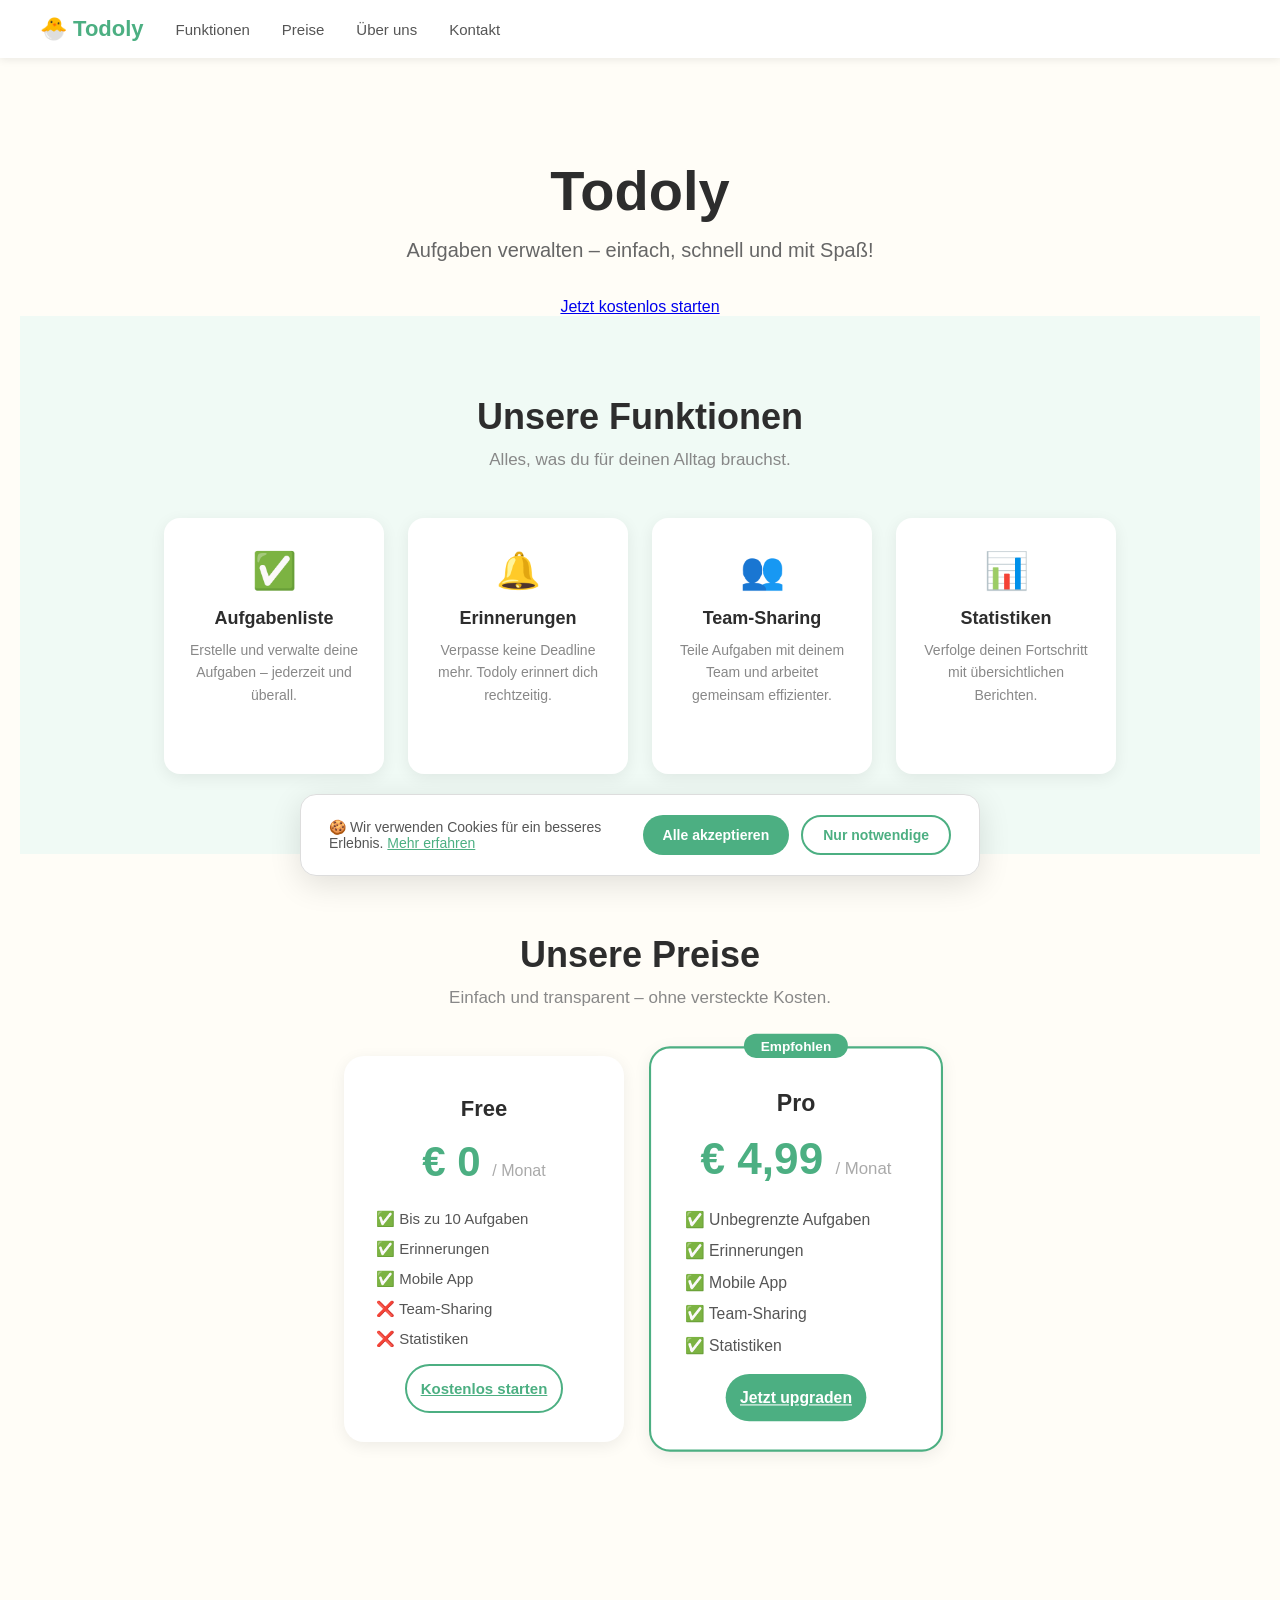
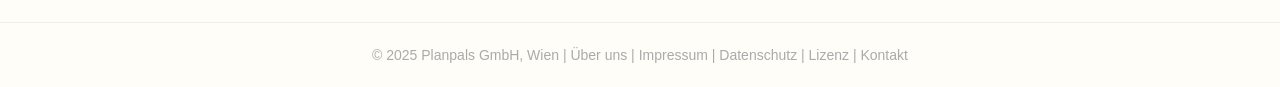
==== index.html @ ead67ff7 "Add files via upload" ====
<!DOCTYPE html>
<html lang="de">
<head>
  <meta charset="UTF-8">
  <meta name="viewport" content="width=device-width, initial-scale=1.0">
  <title>Todoly – Planpals GmbH</title>
  <link rel="stylesheet" href="style.css">
</head>
<body>

  <!-- 접근성: 스킵 링크 -->
  <a href="#main" class="skip-link">Zum Hauptinhalt springen</a>

  <!-- Navigation -->
  <header role="banner">
    <nav aria-label="Hauptnavigation">
      <a href="index.html"><span>🐣 Todoly</span></a>
      <a href="#funktionen">Funktionen</a>
      <a href="#preise">Preise</a>
      <a href="about.html">Über uns</a>
      <a href="kontakt.html">Kontakt</a>
    </nav>
  </header>

  <!-- 메인 -->
  <main id="main">

    <!-- 히어로 -->
    <section aria-labelledby="hero-title">
      <h1 id="hero-title">Todoly</h1>
      <p>Aufgaben verwalten – einfach, schnell und mit Spaß!</p>
      <a href="#preise" class="btn-hero">Jetzt kostenlos starten</a>
    </section>

    <!-- 기능 -->
    <section id="funktionen" aria-labelledby="funktionen-title">

      <h2 id="funktionen-title">Unsere Funktionen</h2>
      <p>Alles, was du für deinen Alltag brauchst.</p>

      <div class="features">
        <div class="feature-card">
          <div class="feature-icon" aria-hidden="true">✅</div>
          <h3>Aufgabenliste</h3>
          <p>Erstelle und verwalte deine Aufgaben – jederzeit und überall.</p>
        </div>
        <div class="feature-card">
          <div class="feature-icon" aria-hidden="true">🔔</div>
          <h3>Erinnerungen</h3>
          <p>Verpasse keine Deadline mehr. Todoly erinnert dich rechtzeitig.</p>
        </div>
        <div class="feature-card">
          <div class="feature-icon" aria-hidden="true">👥</div>
          <h3>Team-Sharing</h3>
          <p>Teile Aufgaben mit deinem Team und arbeitet gemeinsam effizienter.</p>
        </div>
        <div class="feature-card">
          <div class="feature-icon" aria-hidden="true">📊</div>
          <h3>Statistiken</h3>
          <p>Verfolge deinen Fortschritt mit übersichtlichen Berichten.</p>
        </div>
      </div>
    </section>

    <!-- 가격 -->
    <section id="preise" aria-labelledby="preise-title">

      <h2 id="preise-title">Unsere Preise</h2>
      <p>Einfach und transparent – ohne versteckte Kosten.</p>

      <div class="pricing">

        <div class="pricing-card">
          <h3>Free</h3>
          <div class="price">€ 0 <span>/ Monat</span></div>
          <ul>
            <li>✅ Bis zu 10 Aufgaben</li>
            <li>✅ Erinnerungen</li>
            <li>✅ Mobile App</li>
            <li>❌ Team-Sharing</li>
            <li>❌ Statistiken</li>
          </ul>
          <a href="kontakt.html" class="btn-outline">Kostenlos starten</a>
        </div>

        <div class="pricing-card pricing-featured">
          <div class="badge">Empfohlen</div>
          <h3>Pro</h3>
          <div class="price">€ 4,99 <span>/ Monat</span></div>
          <ul>
            <li>✅ Unbegrenzte Aufgaben</li>
            <li>✅ Erinnerungen</li>
            <li>✅ Mobile App</li>
            <li>✅ Team-Sharing</li>
            <li>✅ Statistiken</li>
          </ul>
          <a href="kontakt.html" class="btn-solid">Jetzt upgraden</a>
        </div>

      </div>
    </section>

  </main>

  <!-- 푸터 -->
  <footer role="contentinfo">
    <p>© 2025 Planpals GmbH, Wien |
      <a href="about.html">Über uns</a> |
      <a href="impressum.html">Impressum</a> |
      <a href="datenschutz.html">Datenschutz</a> |
      <a href="lizenz.html">Lizenz</a> |
      <a href="kontakt.html">Kontakt</a>
    </p>
  </footer>

  <!-- 쿠키 배너 -->
  <div id="cookieBanner" class="cookie-banner" role="dialog"
       aria-label="Cookie-Einstellungen">
    <p>🍪 Wir verwenden Cookies für ein besseres Erlebnis.
      <a href="datenschutz.html">Mehr erfahren</a>
    </p>
    <div class="cookie-buttons">
      <button onclick="acceptCookies()" class="btn-solid">Alle akzeptieren</button>
      <button onclick="declineCookies()" class="btn-outline">Nur notwendige</button>
    </div>
  </div>

  <script>
    // 쿠키 배너
    if (localStorage.getItem('cookieChoice')) {
      document.getElementById('cookieBanner').style.display = 'none';
    }
    function acceptCookies() {
      localStorage.setItem('cookieChoice', 'accepted');
      document.getElementById('cookieBanner').style.display = 'none';
    }
    function declineCookies() {
      localStorage.setItem('cookieChoice', 'declined');
      document.getElementById('cookieBanner').style.display = 'none';
    }
  </script>

</body>
</html>
---- style.css ----
/* 기본 설정 */
* {
  margin: 0;
  padding: 0;
  box-sizing: border-box;
}

body {
  font-family: 'Segoe UI', sans-serif;
  background-color: #fffdf7;
  color: #333;
}

/* 상단 메뉴 */
header {
  background-color: #ffffff;
  padding: 16px 40px;
  box-shadow: 0 2px 8px rgba(0,0,0,0.08);
  display: flex;
  align-items: center;
}

nav {
  display: flex;
  align-items: center;
  gap: 32px;
  width: 100%;
}

nav span {
  font-size: 22px;
  font-weight: bold;
  color: #4caf82;
  margin-right: auto;
}

nav a {
  text-decoration: none;
  color: #555;
  font-size: 15px;
  font-weight: 500;
}

nav a:hover {
  color: #4caf82;
}

/* 메인 히어로 섹션 */
main {
  text-align: center;
  padding: 100px 20px;
}

main h1 {
  font-size: 56px;
  color: #2d2d2d;
  margin-bottom: 16px;
}

main p {
  font-size: 20px;
  color: #666;
  margin-bottom: 36px;
}

button {
  background-color: #4caf82;
  color: white;
  border: none;
  padding: 16px 40px;
  font-size: 17px;
  border-radius: 50px;
  cursor: pointer;
  font-weight: 600;
}

button:hover {
  background-color: #3d9e72;
}

/* 하단 */
footer {
  text-align: center;
  padding: 24px;
  color: #aaa;
  font-size: 14px;
  border-top: 1px solid #eee;
}

/* 기능 소개 섹션 */
#funktionen {
  padding: 80px 40px;
  text-align: center;
  background-color: #f0faf5;
}

#funktionen h2 {
  font-size: 36px;
  color: #2d2d2d;
  margin-bottom: 12px;
}

#funktionen > p {
  font-size: 17px;
  color: #888;
  margin-bottom: 48px;
}

.features {
  display: flex;
  justify-content: center;
  gap: 24px;
  flex-wrap: wrap;
}

.feature-card {
  background: white;
  border-radius: 16px;
  padding: 32px 24px;
  width: 220px;
  box-shadow: 0 4px 16px rgba(0,0,0,0.07);
}

.feature-icon {
  font-size: 36px;
  margin-bottom: 16px;
}

.feature-card h3 {
  font-size: 18px;
  color: #2d2d2d;
  margin-bottom: 10px;
}

.feature-card p {
  font-size: 14px;
  color: #888;
  line-height: 1.6;
}
/* 가격 섹션 */
#preise {
  padding: 80px 40px;
  text-align: center;
  background-color: #fffdf7;
}

#preise h2 {
  font-size: 36px;
  color: #2d2d2d;
  margin-bottom: 12px;
}

#preise > p {
  font-size: 17px;
  color: #888;
  margin-bottom: 48px;
}

.pricing {
  display: flex;
  justify-content: center;
  gap: 32px;
  flex-wrap: wrap;
}

.pricing-card {
  background: white;
  border-radius: 20px;
  padding: 40px 32px;
  width: 280px;
  box-shadow: 0 4px 16px rgba(0,0,0,0.07);
  position: relative;
}

.pricing-card h3 {
  font-size: 22px;
  color: #2d2d2d;
  margin-bottom: 16px;
}

.price {
  font-size: 42px;
  font-weight: bold;
  color: #4caf82;
  margin-bottom: 24px;
}

.price span {
  font-size: 16px;
  font-weight: normal;
  color: #aaa;
}

.pricing-card ul {
  list-style: none;
  text-align: left;
  margin-bottom: 32px;
  display: flex;
  flex-direction: column;
  gap: 12px;
}

.pricing-card ul li {
  font-size: 15px;
  color: #555;
}

/* 추천 카드 스타일 */
.pricing-featured {
  border: 2px solid #4caf82;
  transform: scale(1.05);
}

/* 추천 배지 */
.badge {
  position: absolute;
  top: -14px;
  left: 50%;
  transform: translateX(-50%);
  background-color: #4caf82;
  color: white;
  font-size: 13px;
  font-weight: bold;
  padding: 4px 16px;
  border-radius: 99px;
}

/* 버튼 스타일 */
.btn-outline {
  width: 100%;
  padding: 14px;
  border-radius: 50px;
  border: 2px solid #4caf82;
  background: transparent;
  color: #4caf82;
  font-size: 15px;
  font-weight: 600;
  cursor: pointer;
}

.btn-outline:hover {
  background-color: #f0faf5;
}

.btn-solid {
  width: 100%;
  padding: 14px;
  border-radius: 50px;
  border: none;
  background-color: #4caf82;
  color: white;
  font-size: 15px;
  font-weight: 600;
  cursor: pointer;
}

.btn-solid:hover {
  background-color: #3d9e72;
}

/* 하위 페이지 공통 */
.page-hero {
  text-align: center;
  padding: 80px 40px 40px;
  background-color: #f0faf5;
}

.page-hero h1 {
  font-size: 42px;
  color: #2d2d2d;
  margin-bottom: 12px;
}

.page-hero p {
  font-size: 18px;
  color: #888;
}

/* 회사 정보 */
.about-info {
  max-width: 700px;
  margin: 60px auto;
  padding: 0 40px;
}

.about-info h2 {
  font-size: 28px;
  color: #2d2d2d;
  margin-bottom: 24px;
}

.info-table {
  width: 100%;
  border-collapse: collapse;
}

.info-table td {
  padding: 14px 16px;
  border-bottom: 1px solid #eee;
  font-size: 15px;
  color: #555;
}

.info-table td:first-child {
  color: #888;
  width: 200px;
}

/* 브랜드 섹션 */
.brands {
  padding: 60px 40px;
  text-align: center;
  background-color: #f9fffe;
}

.brands h2 {
  font-size: 32px;
  color: #2d2d2d;
  margin-bottom: 12px;
}

.brands > p {
  color: #888;
  margin-bottom: 40px;
}

.brand-cards {
  display: flex;
  justify-content: center;
  gap: 24px;
  flex-wrap: wrap;
}

.brand-card {
  background: white;
  border-radius: 16px;
  padding: 32px 24px;
  width: 260px;
  box-shadow: 0 4px 16px rgba(0,0,0,0.07);
}

.brand-display {
  height: 100px;
  display: flex;
  align-items: center;
  justify-content: center;
  margin-bottom: 16px;
}

.wordmark {
  font-size: 36px;
  font-weight: bold;
  color: #4caf82;
}

.brand-card h3 {
  font-size: 18px;
  color: #2d2d2d;
  margin-bottom: 10px;
}

.brand-card p {
  font-size: 13px;
  color: #888;
  line-height: 1.6;
  margin-bottom: 16px;
}

.nizza {
  display: inline-block;
  background-color: #f0faf5;
  color: #4caf82;
  font-size: 12px;
  font-weight: 600;
  padding: 4px 12px;
  border-radius: 99px;
  border: 1px solid #4caf82;
}

/* 미디어 라이선스 표 */
.media-section {
  max-width: 800px;
  margin: 60px auto;
  padding: 0 40px 60px;
}

.media-section h2 {
  font-size: 28px;
  color: #2d2d2d;
  margin-bottom: 12px;
}

.media-section > p {
  color: #888;
  margin-bottom: 24px;
}

.media-table {
  width: 100%;
  border-collapse: collapse;
  font-size: 14px;
}

.media-table th {
  background-color: #f0faf5;
  color: #4caf82;
  padding: 12px 16px;
  text-align: left;
  font-weight: 600;
}

.media-table td {
  padding: 12px 16px;
  border-bottom: 1px solid #eee;
  color: #555;
}

/* 법적 페이지 공통 */
.legal-content {
  max-width: 760px;
  margin: 0 auto;
  padding: 60px 40px;
  display: flex;
  flex-direction: column;
  gap: 40px;
}

.legal-block {
  background: white;
  border-radius: 16px;
  padding: 32px;
  box-shadow: 0 2px 12px rgba(0,0,0,0.06);
}

.legal-block h2 {
  font-size: 20px;
  color: #2d2d2d;
  margin-bottom: 12px;
}

.legal-block p {
  color: #666;
  font-size: 15px;
  margin-bottom: 16px;
  line-height: 1.7;
}

.legal-block ul {
  list-style: none;
  display: flex;
  flex-direction: column;
  gap: 10px;
}

.legal-block ul li {
  font-size: 15px;
  color: #555;
  line-height: 1.6;
}

/* 경고 블록 */
.warning-block {
  background-color: #fffbea;
  border: 1px solid #f0d060;
}

.warning-block h2 {
  color: #b58a00;
}

.note {
  margin-top: 16px !important;
  font-size: 13px !important;
  color: #999 !important;
  font-style: italic;
}

/* 연락처 페이지 */
.kontakt-section {
  display: flex;
  gap: 48px;
  max-width: 960px;
  margin: 60px auto;
  padding: 0 40px 60px;
  flex-wrap: wrap;
}

.kontakt-info {
  flex: 1;
  min-width: 260px;
}

.kontakt-info h2 {
  font-size: 24px;
  color: #2d2d2d;
  margin-bottom: 28px;
}

.info-item {
  display: flex;
  gap: 16px;
  margin-bottom: 24px;
  align-items: flex-start;
}

.info-icon {
  font-size: 24px;
  flex-shrink: 0;
}

.info-item strong {
  display: block;
  font-size: 15px;
  color: #2d2d2d;
  margin-bottom: 4px;
}

.info-item p {
  font-size: 14px;
  color: #888;
  line-height: 1.6;
}

.info-item a {
  color: #4caf82;
}

/* 문의 폼 */
.kontakt-form {
  flex: 1.5;
  min-width: 300px;
}

.kontakt-form h2 {
  font-size: 24px;
  color: #2d2d2d;
  margin-bottom: 24px;
}

.form-group {
  display: flex;
  flex-direction: column;
  gap: 6px;
  margin-bottom: 18px;
}

.form-group label {
  font-size: 14px;
  font-weight: 600;
  color: #444;
}

.form-group input,
.form-group select,
.form-group textarea {
  padding: 12px 14px;
  border: 1px solid #ddd;
  border-radius: 10px;
  font-size: 15px;
  font-family: 'Segoe UI', sans-serif;
  color: #333;
  background: white;
  transition: border-color 0.2s;
}

.form-group input:focus,
.form-group select:focus,
.form-group textarea:focus {
  outline: none;
  border-color: #4caf82;
  box-shadow: 0 0 0 3px rgba(76,175,130,0.15);
}

.form-group textarea {
  min-height: 130px;
  resize: vertical;
}

/* 체크박스 */
.form-checkbox {
  display: flex;
  align-items: flex-start;
  gap: 10px;
  margin-bottom: 20px;
}

.form-checkbox input {
  margin-top: 3px;
  width: 16px;
  height: 16px;
  accent-color: #4caf82;
  flex-shrink: 0;
  cursor: pointer;
}

.form-checkbox label {
  font-size: 13px;
  color: #888;
  line-height: 1.6;
}

.form-checkbox a {
  color: #4caf82;
  text-decoration: underline;
}

/* 성공 메시지 */
.success-msg {
  display: none;
  background-color: #f0faf5;
  border: 1px solid #4caf82;
  border-radius: 12px;
  padding: 24px;
  text-align: center;
  color: #2d7a55;
  font-size: 16px;
  font-weight: 600;
  margin-top: 16px;
}

/* 스킵 링크 (접근성) */
.skip-link {
  position: absolute;
  top: -100px;
  left: 16px;
  background: #4caf82;
  color: white;
  padding: 10px 20px;
  border-radius: 8px;
  font-weight: bold;
  text-decoration: none;
  z-index: 9999;
  transition: top 0.2s;
}

.skip-link:focus {
  top: 16px;
}

/* 쿠키 배너 */
.cookie-banner {
  position: fixed;
  bottom: 24px;
  left: 50%;
  transform: translateX(-50%);
  background: white;
  border: 1px solid #ddd;
  border-radius: 16px;
  padding: 20px 28px;
  display: flex;
  align-items: center;
  gap: 24px;
  flex-wrap: wrap;
  box-shadow: 0 8px 32px rgba(0,0,0,0.12);
  z-index: 999;
  max-width: 680px;
  width: calc(100% - 48px);
}

.cookie-banner p {
  font-size: 14px;
  color: #555;
  flex: 1;
  min-width: 200px;
}

.cookie-banner a {
  color: #4caf82;
  text-decoration: underline;
}

.cookie-buttons {
  display: flex;
  gap: 12px;
  flex-shrink: 0;
}

.cookie-buttons .btn-solid,
.cookie-buttons .btn-outline {
  padding: 10px 20px;
  font-size: 14px;
  width: auto;
}

/* 푸터 링크 */
footer a {
  color: #aaa;
  text-decoration: none;
}

footer a:hover {
  color: #4caf82;
}

/* 접근성 그리드 */
.a11y-grid {
  display: grid;
  grid-template-columns: repeat(auto-fit, minmax(280px, 1fr));
  gap: 16px;
  margin-top: 16px;
}

.a11y-item {
  display: flex;
  gap: 14px;
  align-items: flex-start;
  background: #f9fffe;
  border: 1px solid #d0f0e0;
  border-radius: 12px;
  padding: 16px;
}

.a11y-icon {
  font-size: 22px;
  flex-shrink: 0;
}

.a11y-item strong {
  display: block;
  font-size: 15px;
  color: #2d2d2d;
  margin-bottom: 4px;
}

.a11y-item p {
  font-size: 13px;
  color: #888;
  line-height: 1.5;
}
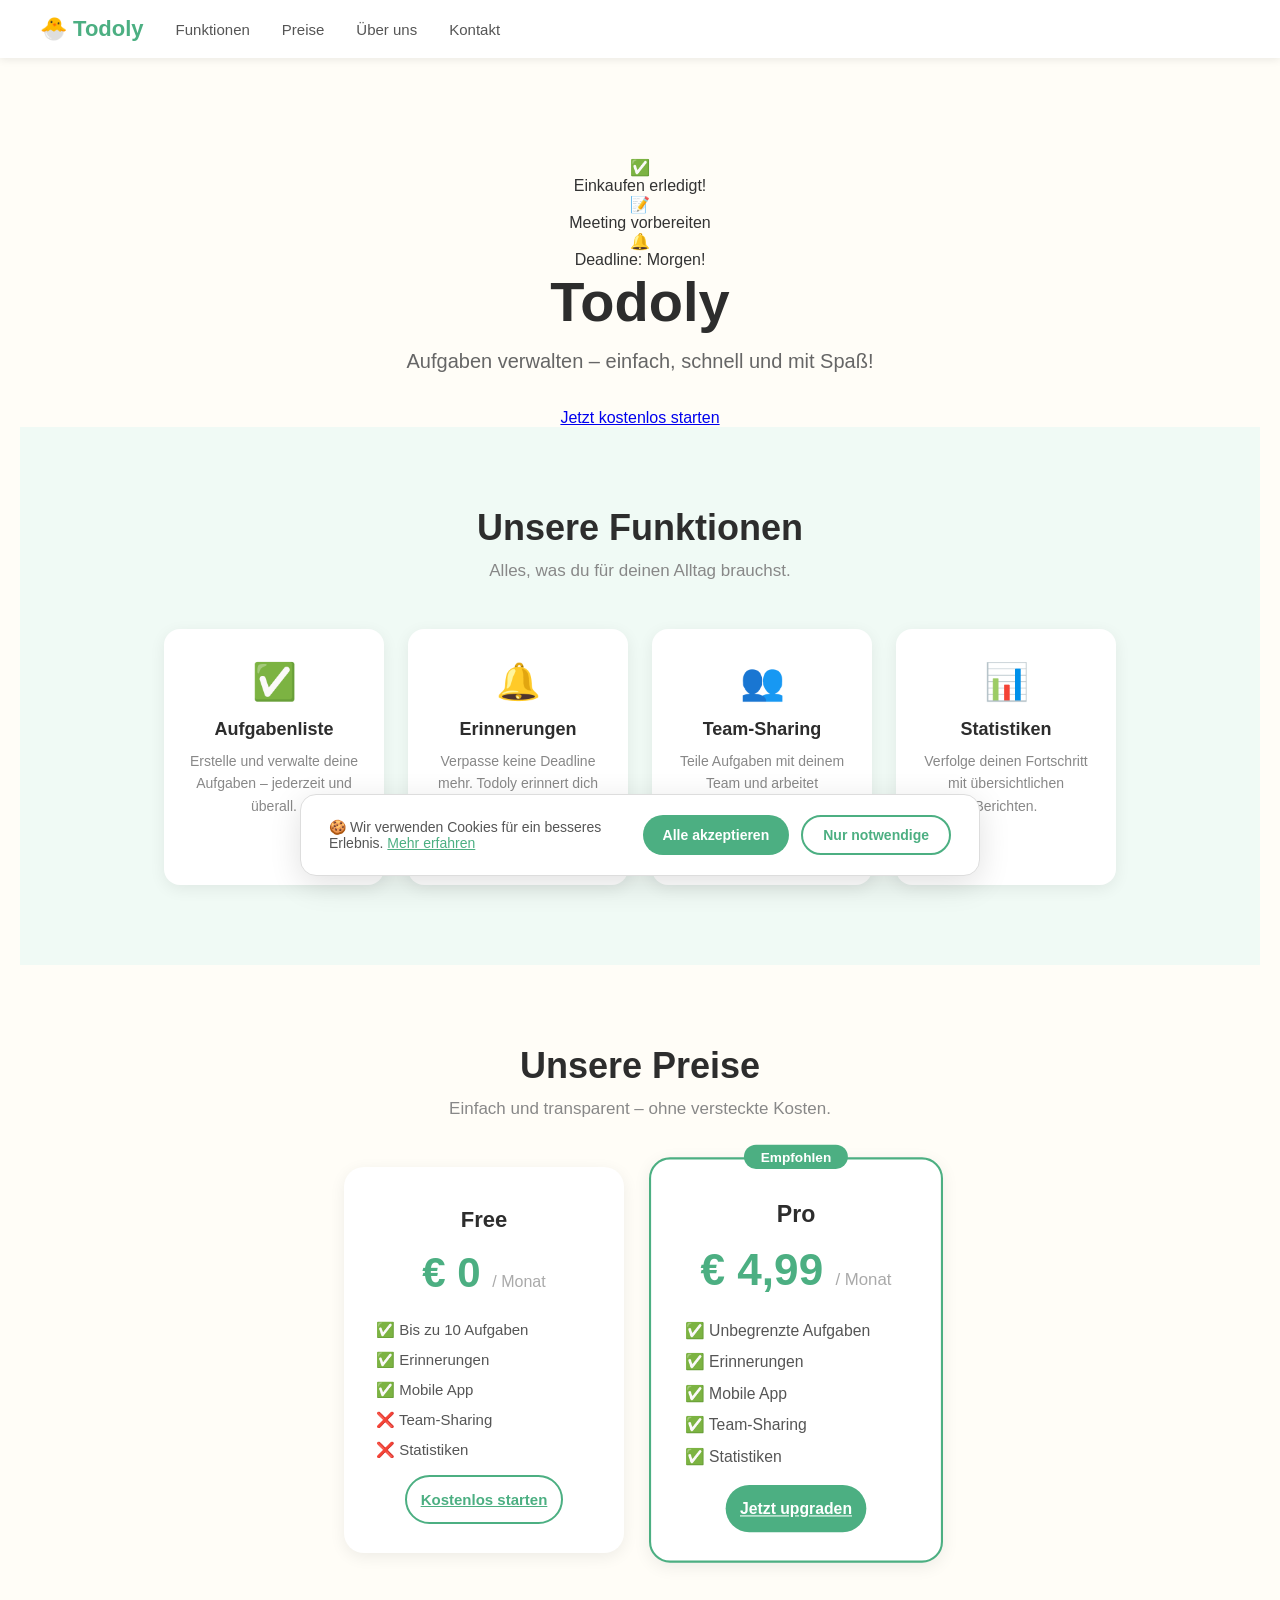
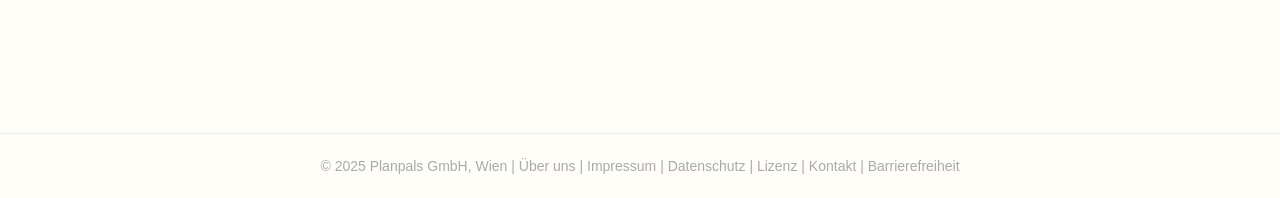
==== commit ce2d3fc8: "Add hero animation and accessibility links in footer" ====
--- a/index.html
+++ b/index.html
@@ -27,6 +27,20 @@
 
     <!-- 히어로 -->
     <section aria-labelledby="hero-title">
+      <div class="hero-animation" aria-label="Todoly App Animation" role="img">
+  <div class="anim-card">
+    <div class="anim-check">✅</div>
+    <div class="anim-text">Einkaufen erledigt!</div>
+  </div>
+  <div class="anim-card anim-card-2">
+    <div class="anim-check">📝</div>
+    <div class="anim-text">Meeting vorbereiten</div>
+  </div>
+  <div class="anim-card anim-card-3">
+    <div class="anim-check">🔔</div>
+    <div class="anim-text">Deadline: Morgen!</div>
+  </div>
+</div>
       <h1 id="hero-title">Todoly</h1>
       <p>Aufgaben verwalten – einfach, schnell und mit Spaß!</p>
       <a href="#preise" class="btn-hero">Jetzt kostenlos starten</a>
@@ -104,14 +118,15 @@
 
   <!-- 푸터 -->
   <footer role="contentinfo">
-    <p>© 2025 Planpals GmbH, Wien |
-      <a href="about.html">Über uns</a> |
-      <a href="impressum.html">Impressum</a> |
-      <a href="datenschutz.html">Datenschutz</a> |
-      <a href="lizenz.html">Lizenz</a> |
-      <a href="kontakt.html">Kontakt</a>
-    </p>
-  </footer>
+  <p>© 2025 Planpals GmbH, Wien |
+    <a href="about.html">Über uns</a> |
+    <a href="impressum.html">Impressum</a> |
+    <a href="datenschutz.html">Datenschutz</a> |
+    <a href="lizenz.html">Lizenz</a> |
+    <a href="kontakt.html">Kontakt</a> |
+    <a href="barrierefreiheit.html">Barrierefreiheit</a>
+  </p>
+</footer>
 
   <!-- 쿠키 배너 -->
   <div id="cookieBanner" class="cookie-banner" role="dialog"
@@ -141,4 +156,4 @@
   </script>
 
 </body>
-</html>+</html>
